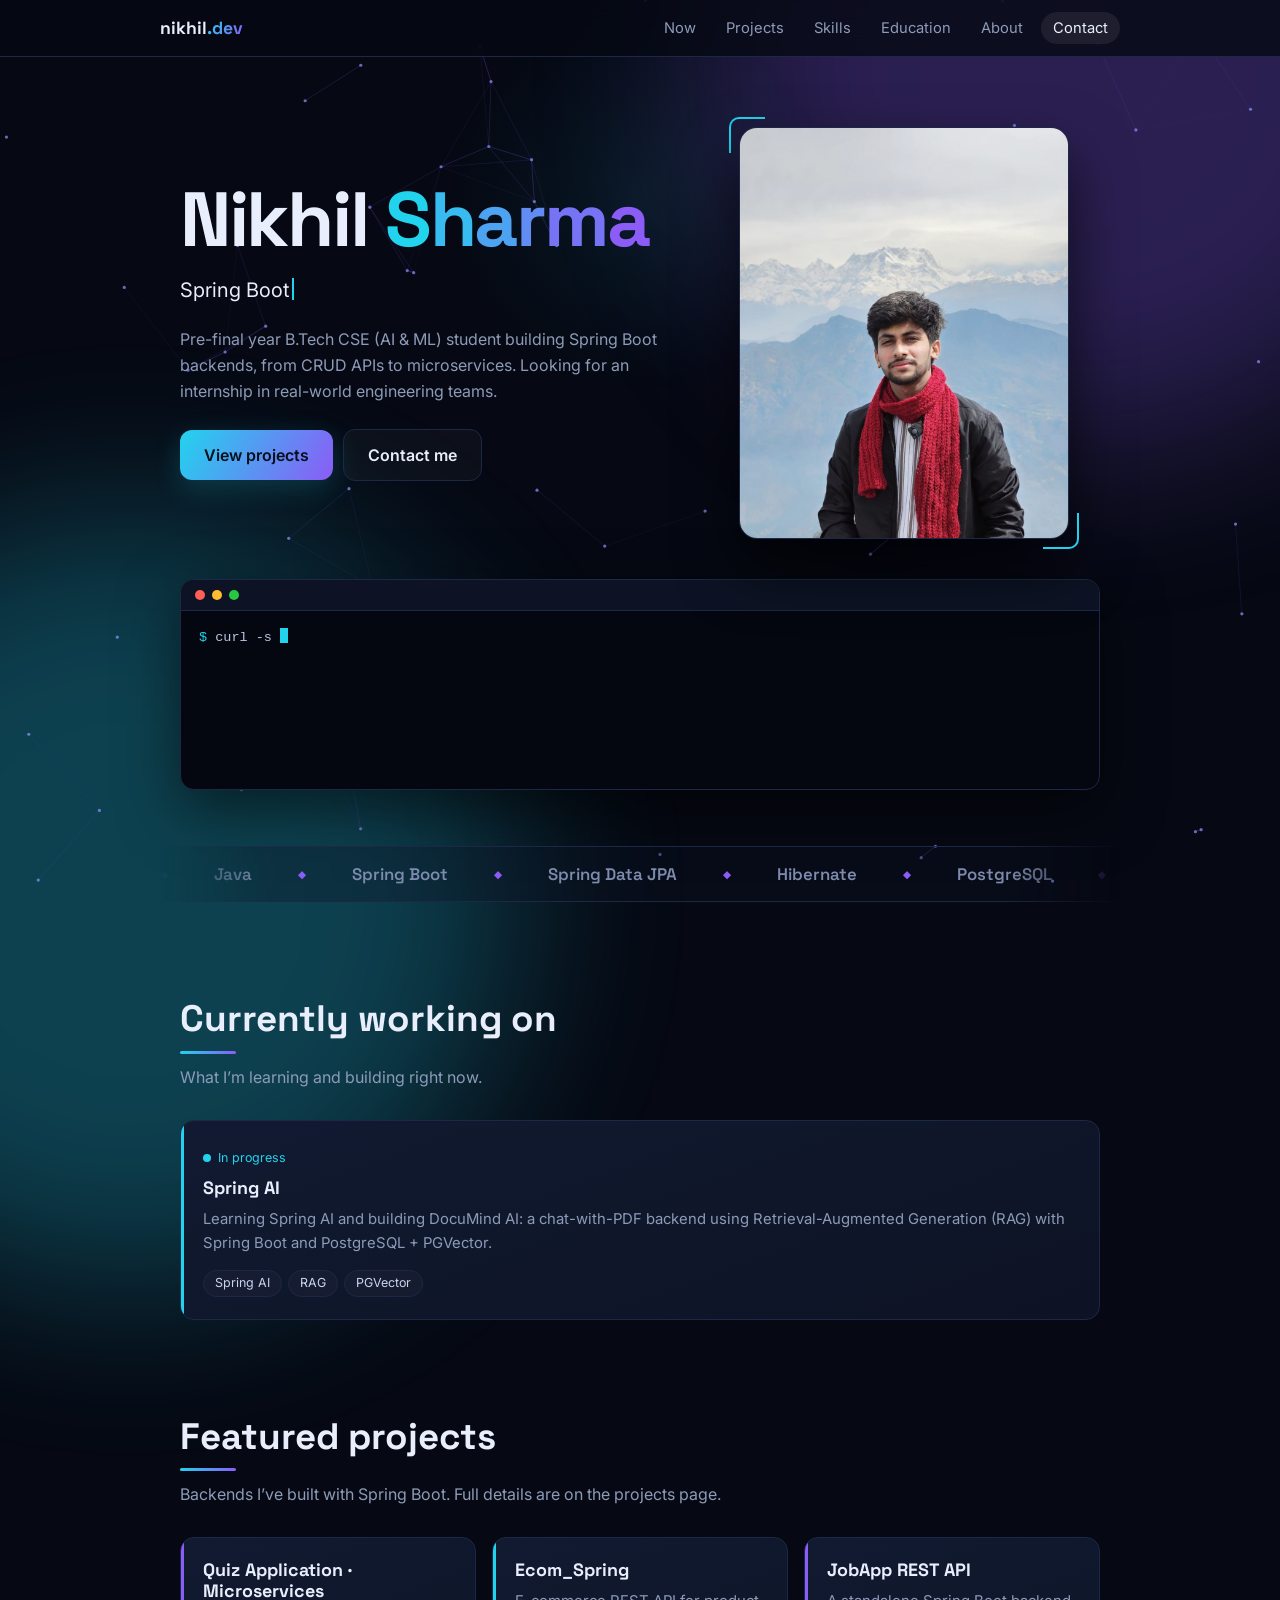
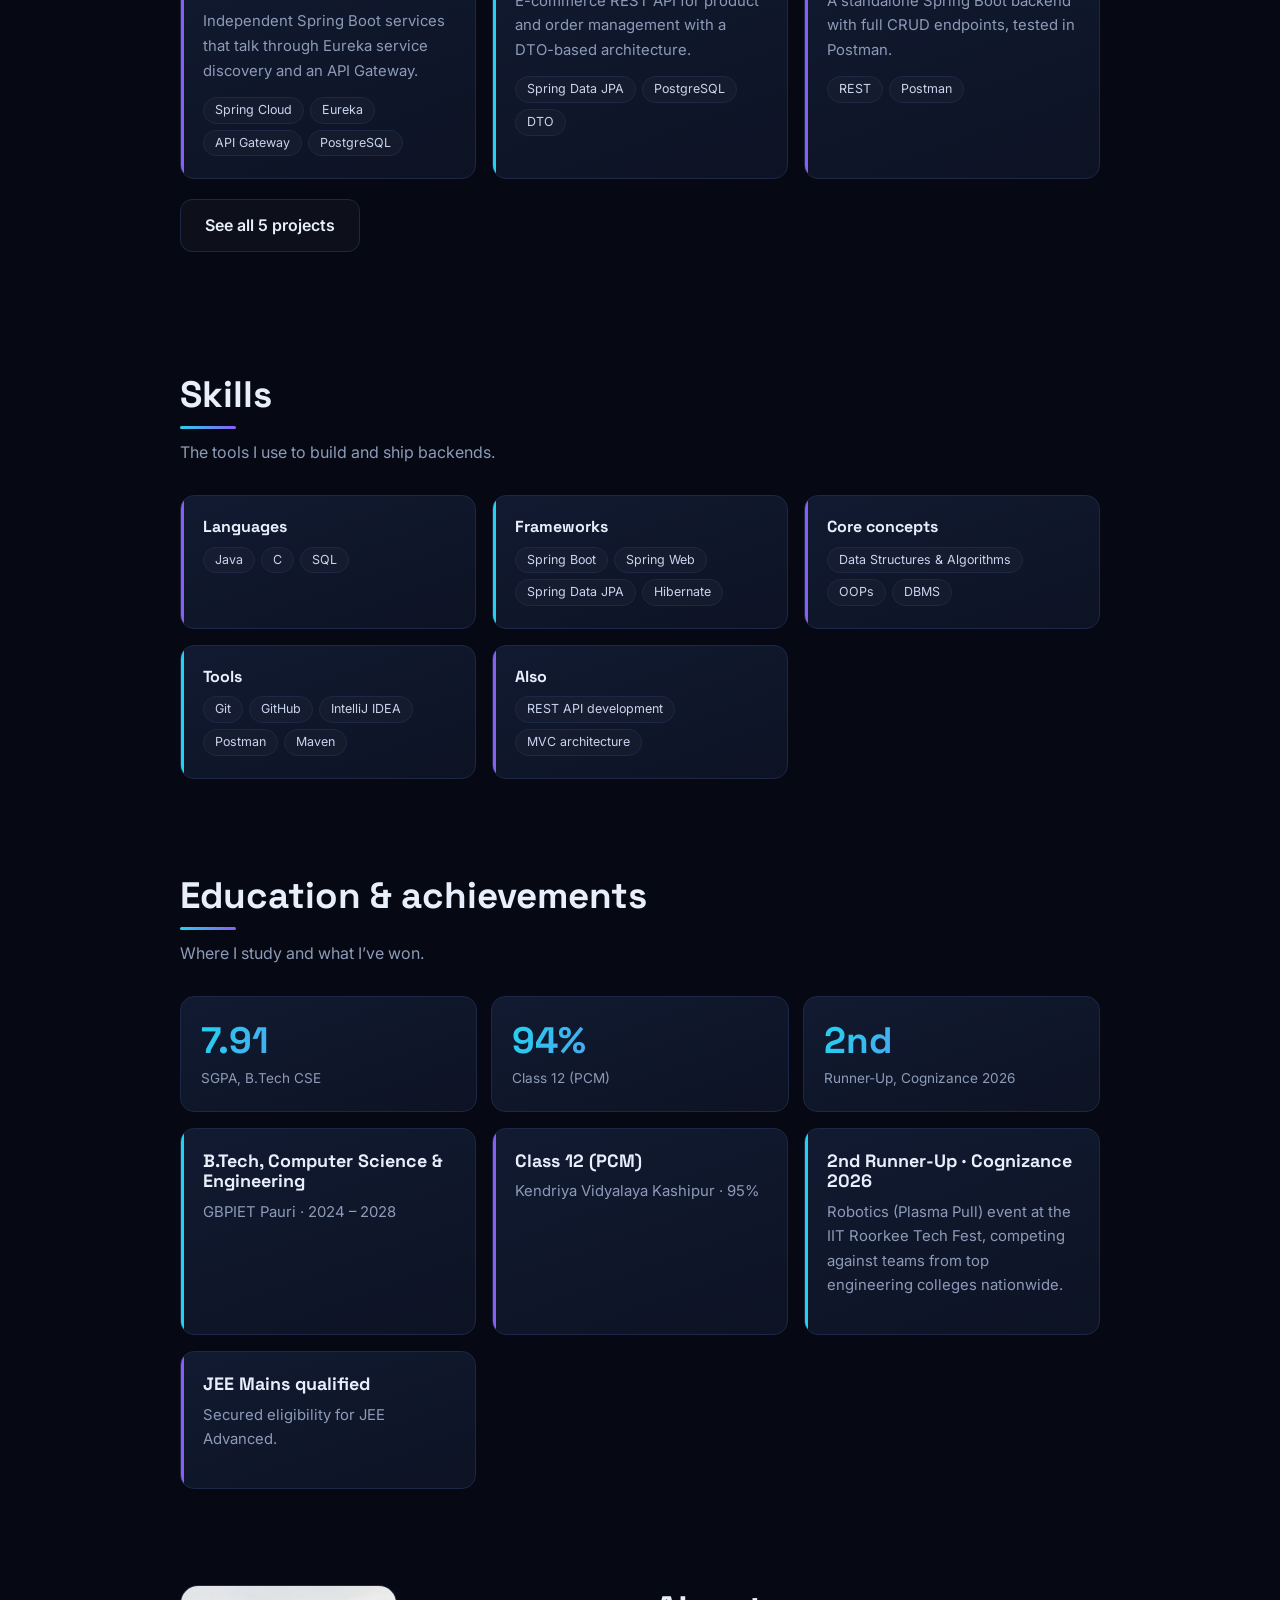
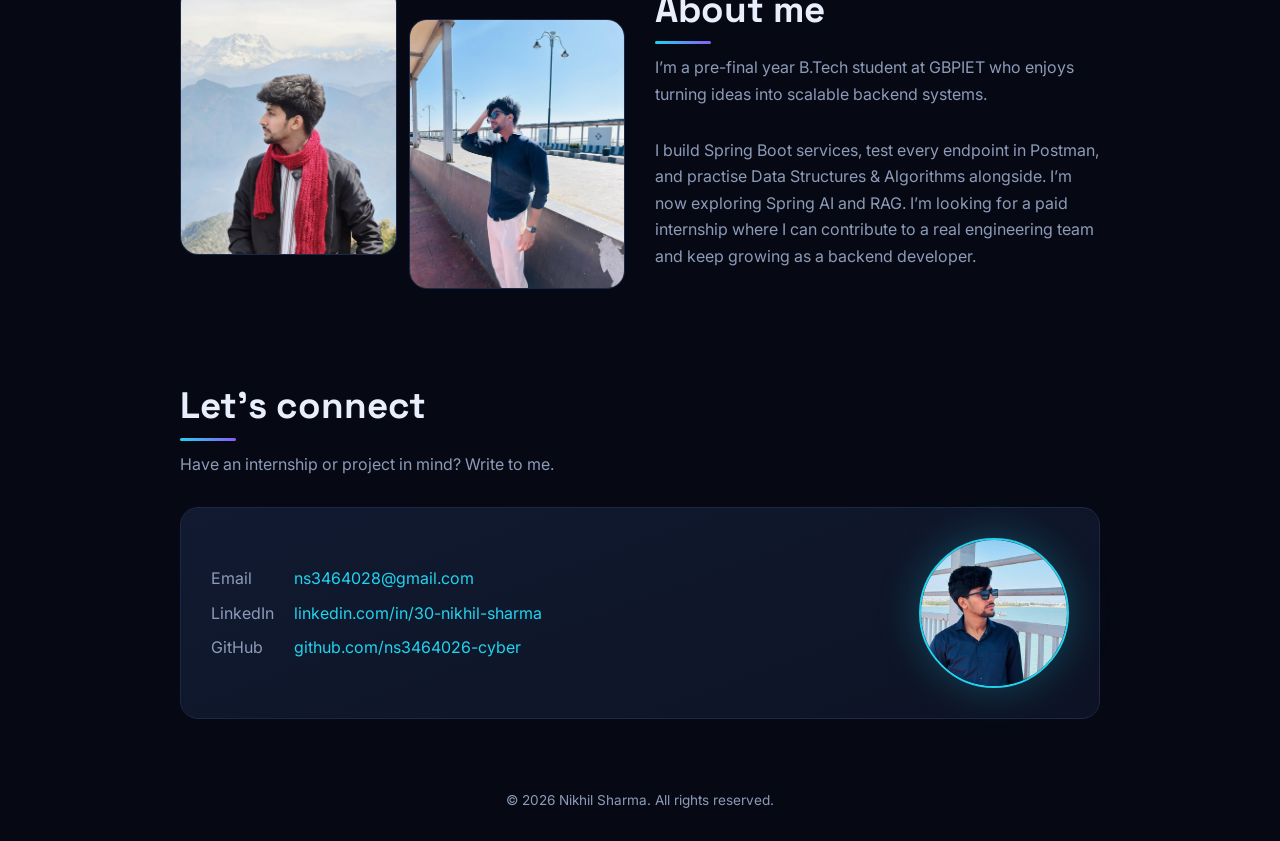
==== index.html @ 3c6fba15 "1st commit" ====
<!DOCTYPE html>
<html lang="en">
<head>
<meta charset="utf-8">
<meta name="viewport" content="width=device-width, initial-scale=1">
<title>Nikhil Sharma · Java Backend Developer</title>
<meta name="description" content="Nikhil Sharma, B.Tech CSE (AI &amp; ML) student and Java backend developer building Spring Boot REST APIs and microservices.">
<link rel="preconnect" href="https://fonts.googleapis.com"><link rel="preconnect" href="https://fonts.gstatic.com" crossorigin>
<link href="https://fonts.googleapis.com/css2?family=Inter:wght@400;500;600&family=JetBrains+Mono&family=Space+Grotesk:wght@500;700&display=swap" rel="stylesheet">
<link rel="stylesheet" href="css/style.css">
</head>
<body>
<div class="prog"></div><canvas id="bg"></canvas><div class="glow"></div>
<nav><b>nikhil<i>.dev</i></b><div><a href="#now">Now</a><a href="projects.html">Projects</a><a href="#skills">Skills</a><a href="#education">Education</a><a href="#about">About</a><a href="#contact">Contact</a></div></nav>
<main>
<header class="hero" id="top">
<div>
<h1 data-split aria-label="Nikhil Sharma"><span class="w">Nikhil</span> <span class="w grad">Sharma</span></h1>
<p class="role ld" style="--ld:.9s"><span id="rot">Java Backend Developer</span><i class="caret"></i></p>
<p class="lead ld" style="--ld:1.05s">Pre-final year B.Tech CSE (AI &amp; ML) student building Spring Boot backends, from CRUD APIs to microservices. Looking for an internship in real-world engineering teams.</p>
<div class="ld" style="--ld:1.2s"><a class="btn" href="projects.html">View projects</a><a class="btn alt" href="#contact">Contact me</a></div>
</div>
<div class="photo"><div class="frame"><img src="images/nikhil-hero.jpg" alt="Nikhil Sharma with Himalayan peaks behind him"><span class="scan"></span></div></div>
<div class="term ld" style="--ld:1.4s" id="term" aria-label="Sample API response describing Nikhil"><div class="bar"><span></span><span></span><span></span></div><pre></pre></div>
</header>
<div class="mq" aria-hidden="true"><div class="mq-track"><span>Java</span><span>Spring Boot</span><span>Spring Data JPA</span><span>Hibernate</span><span>PostgreSQL</span><span>REST APIs</span><span>Microservices</span><span>Eureka</span><span>Postman</span><span>Git</span><span>DSA</span><span>Spring AI</span></div></div>

<section id="now" class="rv">
<h2>Currently working on</h2>
<p class="sub">What I’m learning and building right now.</p>
<div class="grid">
<div class="card cy"><span class="status">In progress</span><h3>Spring AI</h3><p>Learning Spring AI and building DocuMind AI: a chat-with-PDF backend using Retrieval-Augmented Generation (RAG) with Spring Boot and PostgreSQL + PGVector.</p><div class="chips"><span class="chip">Spring AI</span><span class="chip">RAG</span><span class="chip">PGVector</span></div></div>
</div>
</section>

<section id="work" class="rv">
<h2>Featured projects</h2>
<p class="sub">Backends I’ve built with Spring Boot. Full details are on the projects page.</p>
<div class="grid">
<div class="card"><h3>Quiz Application · Microservices</h3><p>Independent Spring Boot services that talk through Eureka service discovery and an API Gateway.</p><div class="chips"><span class="chip">Spring Cloud</span><span class="chip">Eureka</span><span class="chip">API Gateway</span><span class="chip">PostgreSQL</span></div></div>
<div class="card cy"><h3>Ecom_Spring</h3><p>E-commerce REST API for product and order management with a DTO-based architecture.</p><div class="chips"><span class="chip">Spring Data JPA</span><span class="chip">PostgreSQL</span><span class="chip">DTO</span></div></div>
<div class="card"><h3>JobApp REST API</h3><p>A standalone Spring Boot backend with full CRUD endpoints, tested in Postman.</p><div class="chips"><span class="chip">REST</span><span class="chip">Postman</span></div></div>
</div>
<p style="margin-top:20px"><a class="btn alt" href="projects.html">See all 5 projects</a></p>
</section>

<section id="skills" class="rv skills">
<h2>Skills</h2>
<p class="sub">The tools I use to build and ship backends.</p>
<div class="grid">
<div class="card"><h3>Languages</h3><div class="chips"><span class="chip">Java</span><span class="chip">C</span><span class="chip">SQL</span></div></div>
<div class="card cy"><h3>Frameworks</h3><div class="chips"><span class="chip">Spring Boot</span><span class="chip">Spring Web</span><span class="chip">Spring Data JPA</span><span class="chip">Hibernate</span></div></div>
<div class="card"><h3>Core concepts</h3><div class="chips"><span class="chip">Data Structures &amp; Algorithms</span><span class="chip">OOPs</span><span class="chip">DBMS</span></div></div>
<div class="card cy"><h3>Tools</h3><div class="chips"><span class="chip">Git</span><span class="chip">GitHub</span><span class="chip">IntelliJ IDEA</span><span class="chip">Postman</span><span class="chip">Maven</span></div></div>
<div class="card"><h3>Also</h3><div class="chips"><span class="chip">REST API development</span><span class="chip">MVC architecture</span></div></div>
</div>
</section>

<section id="education" class="rv">
<h2>Education &amp; achievements</h2>
<p class="sub">Where I study and what I’ve won.</p>
<div class="stats">
<div class="stat"><b class="grad" data-to="8" data-dec="2">8.00</b><span>SGPA, B.Tech CSE</span></div>
<div class="stat"><b class="grad" data-to="95" data-suf="%">95%</b><span>Class 12 (PCM)</span></div>
<div class="stat"><b class="grad">2nd</b><span>Runner-Up, Cognizance 2026</span></div>
</div>
<div class="grid">
<div class="card cy"><h3>B.Tech, Computer Science &amp; Engineering</h3><p>GBPIET Pauri · 2024 – 2028</p></div>
<div class="card"><h3>Class 12 (PCM)</h3><p>Kendriya Vidyalaya Kashipur · 95%</p></div>
<div class="card cy"><h3>2nd Runner-Up · Cognizance 2026</h3><p>Robotics (Plasma Pull) event at the IIT Roorkee Tech Fest, competing against teams from top engineering colleges nationwide.</p></div>
<div class="card"><h3>JEE Mains qualified</h3><p>Secured eligibility for JEE Advanced.</p></div>
</div>
</section>

<section id="about" class="rv about">
<div class="pair"><img src="images/nikhil-side.jpg" alt="Nikhil in a red scarf looking at the mountains"><img src="images/nikhil-bridge.jpg" alt="Nikhil standing on a bridge in a navy shirt"></div>
<div>
<h2>About me</h2>
<p class="sub" style="max-width:none">I’m a pre-final year B.Tech student at GBPIET who enjoys turning ideas into scalable backend systems.</p>
<p style="color:var(--mute)">I build Spring Boot services, test every endpoint in Postman, and practise Data Structures &amp; Algorithms alongside. I’m now exploring Spring AI and RAG. I’m looking for a paid internship where I can contribute to a real engineering team and keep growing as a backend developer.</p>
</div>
</section>

<section id="contact" class="rv">
<h2>Let’s connect</h2>
<p class="sub">Have an internship or project in mind? Write to me.</p>
<div class="contact">
<dl>
<dt>Email</dt><dd><a href="mailto:ns3464028@gmail.com">ns3464028@gmail.com</a></dd>
<dt>LinkedIn</dt><dd><a href="https://www.linkedin.com/in/30-nikhil-sharma" target="_blank" rel="noopener">linkedin.com/in/30-nikhil-sharma</a></dd>
<dt>GitHub</dt><dd><a href="https://github.com/ns3464026-cyber" target="_blank" rel="noopener">github.com/ns3464026-cyber</a></dd>
</dl>
<img src="images/nikhil-shades.jpg" alt="Portrait of Nikhil Sharma wearing sunglasses">
</div>
</section>
</main>
<footer>© 2026 Nikhil Sharma. All rights reserved.</footer>
<script src="js/main.js"></script>
</body>
</html>
---- css/style.css ----
:root{--ink:#060913;--panel:#0d1324;--line:#1d2846;--text:#e8eefb;--mute:#8d9bb8;--cy:#22d3ee;--vi:#8b5cf6;--g:linear-gradient(120deg,#22d3ee,#8b5cf6);--e:cubic-bezier(.2,.8,.2,1)}
*{box-sizing:border-box}html{scroll-behavior:smooth;scroll-padding-top:76px}
body{margin:0;background:var(--ink);color:var(--text);font:16px/1.65 "Inter",system-ui,sans-serif;overflow-x:hidden}
body::before,body::after{content:"";position:fixed;width:60vmax;height:60vmax;border-radius:50%;filter:blur(90px);opacity:.28;z-index:-2;pointer-events:none}
body::before{background:#8b5cf6;top:-25vmax;right:-15vmax;animation:drift 18s ease-in-out infinite alternate}
body::after{background:#22d3ee;bottom:-30vmax;left:-20vmax;animation:drift 22s ease-in-out infinite alternate-reverse}
@keyframes drift{to{transform:translate(8vmax,6vmax) scale(1.15)}}
#bg{position:fixed;inset:0;z-index:-1;pointer-events:none}
.glow{position:fixed;left:0;top:0;width:420px;height:420px;margin:-210px 0 0 -210px;border-radius:50%;background:radial-gradient(circle,#22d3ee14,transparent 65%);pointer-events:none;z-index:0}
.prog{position:fixed;top:0;left:0;width:100%;height:3px;background:var(--g);transform:scaleX(0);transform-origin:0 50%;z-index:30}
h1,h2,h3{font-family:"Space Grotesk",system-ui,sans-serif;line-height:1.15;margin:0}
a{color:var(--cy);text-decoration:none}a:focus-visible,button:focus-visible{outline:2px solid var(--cy);outline-offset:3px}
nav{position:sticky;top:0;z-index:20;display:flex;justify-content:space-between;align-items:center;gap:12px;flex-wrap:wrap;padding:12px max(20px,calc(50% - 480px));background:#060913cc;backdrop-filter:blur(12px);border-bottom:1px solid var(--line)}
nav b{font:700 1.1rem "Space Grotesk",sans-serif}nav b i{font-style:normal;background:var(--g);-webkit-background-clip:text;color:transparent}
nav div{display:flex;gap:6px;flex-wrap:wrap}nav a{color:var(--mute);font-size:.92rem;padding:4px 12px;border-radius:99px;transition:.25s}nav a:hover{color:var(--text)}nav a.on{color:var(--text);background:#ffffff12}
main{position:relative;z-index:1;max-width:960px;margin:0 auto;padding:0 20px 40px}section{padding-top:96px}
h2{font-size:clamp(1.7rem,4vw,2.3rem);margin-bottom:10px}h2::after{content:"";display:block;height:3px;width:0;margin-top:10px;border-radius:3px;background:var(--g);transition:width 1s var(--e) .3s}.in>h2::after,.in h2::after{width:56px}
.sub{color:var(--mute);margin:0 0 30px;max-width:560px}
.hero{display:grid;grid-template-columns:1.25fr 1fr;gap:40px;align-items:center;padding-top:70px}
h1{font-size:clamp(2.8rem,9vw,4.8rem);letter-spacing:-.03em;margin-bottom:6px}
.ch{display:inline-block;opacity:0;transform:translateY(.7em) rotateX(-80deg);animation:ch .8s var(--e) forwards;animation-delay:calc(var(--i)*60ms + .15s)}@keyframes ch{to{opacity:1;transform:none}}
.grad{background:linear-gradient(120deg,#22d3ee,#8b5cf6,#22d3ee);background-size:200% 100%;-webkit-background-clip:text;color:transparent;animation:sh 6s linear infinite}
h1 .grad{background:none;animation:none}@keyframes sh{to{background-position:-200% 0}}
.role{font-size:1.25rem;margin:10px 0 14px;min-height:1.9em}.caret{display:inline-block;width:2px;height:1.1em;background:var(--cy);margin-left:3px;vertical-align:-3px;animation:b 1s steps(2) infinite}@keyframes b{50%{opacity:0}}
.lead{color:var(--mute);max-width:520px;margin:0 0 24px}
.btn{display:inline-block;padding:12px 24px;border-radius:12px;font-weight:600;margin:0 10px 10px 0;background:var(--g);color:#05101c;transition:transform .2s,box-shadow .3s;box-shadow:0 8px 28px #22d3ee33}.btn:hover{box-shadow:0 10px 36px #8b5cf666}
.btn.alt{background:#ffffff08;color:var(--text);border:1px solid var(--line);box-shadow:none}.btn.alt:hover{border-color:var(--cy)}
.ld{transition:opacity .9s var(--e) var(--ld,0s),transform .9s var(--e) var(--ld,0s)}body:not(.ready) .ld{opacity:0;transform:translateY(24px) scale(.97)}
.photo{position:relative;justify-self:center;width:min(100%,330px)}
.frame{position:relative;overflow:hidden;border-radius:18px;border:1px solid var(--line);box-shadow:0 28px 60px #000a}
.photo img{display:block;width:100%;aspect-ratio:4/5;object-fit:cover;transition:clip-path 1.3s var(--e) .5s,transform 1.8s var(--e) .5s}
body:not(.ready) .photo img{clip-path:inset(0 0 100% 0);transform:scale(1.12)}
.photo::before,.photo::after{content:"";position:absolute;width:34px;height:34px;border:2px solid var(--cy);opacity:1;transition:opacity .6s 1.6s,transform .8s var(--e) 1.6s}
.photo::before{top:-10px;left:-10px;border-right:0;border-bottom:0;border-top-left-radius:10px}
.photo::after{bottom:-10px;right:-10px;border-left:0;border-top:0;border-bottom-right-radius:10px}
body:not(.ready) .photo::before,body:not(.ready) .photo::after{opacity:0;transform:translate(10px,10px)}
body:not(.ready) .photo::after{transform:translate(-10px,-10px)}
.scan{position:absolute;left:0;right:0;top:0;height:2px;background:var(--cy);box-shadow:0 0 18px 4px #22d3ee88;opacity:0}
body.ready .scan{animation:scan 1.5s ease-in-out 1.1s 1}
@keyframes scan{0%{top:0;opacity:0}10%{opacity:1}90%{opacity:1}100%{top:100%;opacity:0}}
.term{grid-column:1/-1;background:#04070f;border:1px solid var(--line);border-radius:14px;font:13.5px/1.6 "JetBrains Mono",ui-monospace,monospace;overflow:hidden;box-shadow:0 20px 60px #0008}
.term .bar{display:flex;gap:7px;padding:10px 14px;border-bottom:1px solid var(--line);background:var(--panel)}.term .bar span{width:10px;height:10px;border-radius:50%;background:#ff5f57}.term .bar span:nth-child(2){background:#febc2e}.term .bar span:nth-child(3){background:#28c840}
.term pre{margin:0;padding:16px 18px;min-height:178px;white-space:pre-wrap;word-break:break-word;color:#b9c6e4}.term .p{color:var(--cy)}.term .k{color:#c4b5fd}.term .s{color:#86efac}
.cur{display:inline-block;width:8px;height:15px;background:var(--cy);vertical-align:-2px;animation:b 1s steps(2) infinite}
.mq{overflow:hidden;margin:56px -20px 0;border-block:1px solid var(--line);background:#0d132455;mask:linear-gradient(90deg,transparent,#000 12%,#000 88%,transparent)}
.mq-track{display:flex;gap:46px;width:max-content;padding:16px 0;animation:mq 32s linear infinite}.mq:hover .mq-track{animation-play-state:paused}
.mq-track span{font:600 1.05rem "Space Grotesk",sans-serif;color:#7d8bad;white-space:nowrap}.mq-track span::before{content:"◆";color:var(--vi);margin-right:46px;font-size:.6rem;vertical-align:2px}@keyframes mq{to{transform:translateX(-50%)}}
.grid{display:grid;grid-template-columns:repeat(auto-fit,minmax(270px,1fr));gap:16px}
.card{position:relative;overflow:hidden;background:linear-gradient(160deg,#111a31,var(--panel));border:1px solid var(--line);border-radius:14px;padding:22px}
.card::before{content:"";position:absolute;left:0;top:0;bottom:0;width:3px;background:var(--vi)}.card.cy::before{background:var(--cy)}
.card::after{content:"";position:absolute;inset:0;background:radial-gradient(280px circle at var(--mx,50%) var(--my,50%),#22d3ee22,transparent 65%);opacity:0;transition:opacity .3s;pointer-events:none}.card:hover::after{opacity:1}.card:hover{border-color:#2d3d68}
.card h3{font-size:1.12rem;margin-bottom:8px}.card p,.card li{color:var(--mute);font-size:.93rem}.card p{margin:0 0 14px}.card .tags{margin-bottom:14px}
.status{display:inline-flex;align-items:center;gap:7px;font-size:.78rem;color:var(--cy);margin-bottom:10px}.status::before{content:"";width:8px;height:8px;border-radius:50%;background:var(--cy);box-shadow:0 0 0 0 #22d3ee99;animation:ping 1.6s infinite}@keyframes ping{to{box-shadow:0 0 0 9px #22d3ee00}}
.chips{display:flex;flex-wrap:wrap;gap:6px}.chip{border:1px solid var(--line);background:#ffffff06;color:#c9d4ee;padding:2px 11px;border-radius:99px;font-size:.78rem;transition:.2s}.card:hover .chip{border-color:#2d3d68}
.links a{font-weight:600;font-size:.9rem;margin-right:14px;position:relative}.links a::after{content:"";position:absolute;left:0;bottom:-2px;height:1px;width:100%;background:currentColor;transform:scaleX(0);transform-origin:0;transition:transform .3s}.links a:hover::after{transform:scaleX(1)}
.stats{display:grid;grid-template-columns:repeat(auto-fit,minmax(150px,1fr));gap:14px;margin-bottom:16px}
.stat{position:relative;overflow:hidden;padding:20px;border:1px solid var(--line);border-radius:14px;background:linear-gradient(160deg,#111a31,var(--panel))}.stat b{display:block;font:700 2.3rem "Space Grotesk",sans-serif}.stat span{color:var(--mute);font-size:.85rem}
.skills h3{font-size:1rem;margin-bottom:10px}
.about{display:grid;grid-template-columns:1fr 1fr;gap:30px;align-items:center}.about img{width:100%;border-radius:18px;border:1px solid var(--line);aspect-ratio:4/5;object-fit:cover}
.pair{display:grid;grid-template-columns:1fr 1fr;gap:12px}.pair img:nth-child(2){margin-top:34px}.pair img{transition:transform .5s var(--e)}.pair img:hover{transform:scale(1.04) rotate(-1deg)}
.filters{display:flex;gap:8px;flex-wrap:wrap;margin-bottom:22px}.filters button{font:inherit;font-size:.85rem;padding:7px 16px;border-radius:99px;border:1px solid var(--line);background:var(--panel);color:var(--mute);cursor:pointer;transition:.25s}.filters button:hover{border-color:var(--cy);color:var(--text)}.filters button.on{background:var(--g);border-color:transparent;color:#05101c;font-weight:600}
.pop{animation:pop .55s var(--e)}@keyframes pop{from{opacity:0;transform:translateY(18px) scale(.96)}}
.arch{background:var(--panel);border:1px solid var(--line);border-radius:14px;padding:16px;overflow-x:auto}.arch svg{min-width:560px;width:100%;height:auto}.arch path{stroke-dasharray:5 6;animation:dash 1s linear infinite}@keyframes dash{to{stroke-dashoffset:-22}}.arch rect{transition:.3s}.arch g:hover rect{stroke:#fff}
.contact{background:linear-gradient(160deg,#111a31,var(--panel));border:1px solid var(--line);border-radius:18px;padding:30px;display:grid;grid-template-columns:1fr auto;gap:26px;align-items:center}
.contact img{width:150px;height:150px;border-radius:50%;object-fit:cover;border:2px solid var(--cy);box-shadow:0 0 40px #22d3ee44}
.contact dl{margin:0;display:grid;grid-template-columns:auto 1fr;gap:8px 20px}.contact dt{color:var(--mute)}.contact dd{margin:0;word-break:break-all}
footer{text-align:center;color:var(--mute);font-size:.85rem;padding:30px 0;position:relative;z-index:1}
.rv>*:not(.grid):not(.stats){opacity:0;transform:translateY(22px);transition:opacity .9s var(--e) var(--d,0s),transform .9s var(--e) var(--d,0s)}.rv.in>*:not(.grid):not(.stats){opacity:1;transform:none}
.rv .grid>*,.rv .stats>*{opacity:0;transform:translateY(30px) scale(.97)}.rv.in .grid>*,.rv.in .stats>*{opacity:1;transform:none}
.card,.stat{transition:opacity .9s var(--e) var(--d,0s),transform .9s var(--e) var(--d,0s),border-color .3s}
.rv.done .card,.rv.done .stat{transition:opacity .3s,transform .35s var(--e),border-color .3s}.rv.done .card:hover{transform:translateY(-6px)}.rv.done>*{transition-delay:0s}
@media(max-width:720px){.hero,.about,.contact{grid-template-columns:1fr}.photo{order:-1;width:min(70%,260px)}.contact img{justify-self:start}}
@media(hover:none){.glow{display:none}}
@media(prefers-reduced-motion:reduce){*,*::before,*::after{animation:none!important;transition:none!important}.ch,.rv>*,.rv .grid>*,.rv .stats>*{opacity:1!important;transform:none!important}body:not(.ready) .ld{opacity:1;transform:none}body:not(.ready) .photo img{clip-path:none;transform:none}.scan{display:none}.mq-track{overflow-x:auto}}
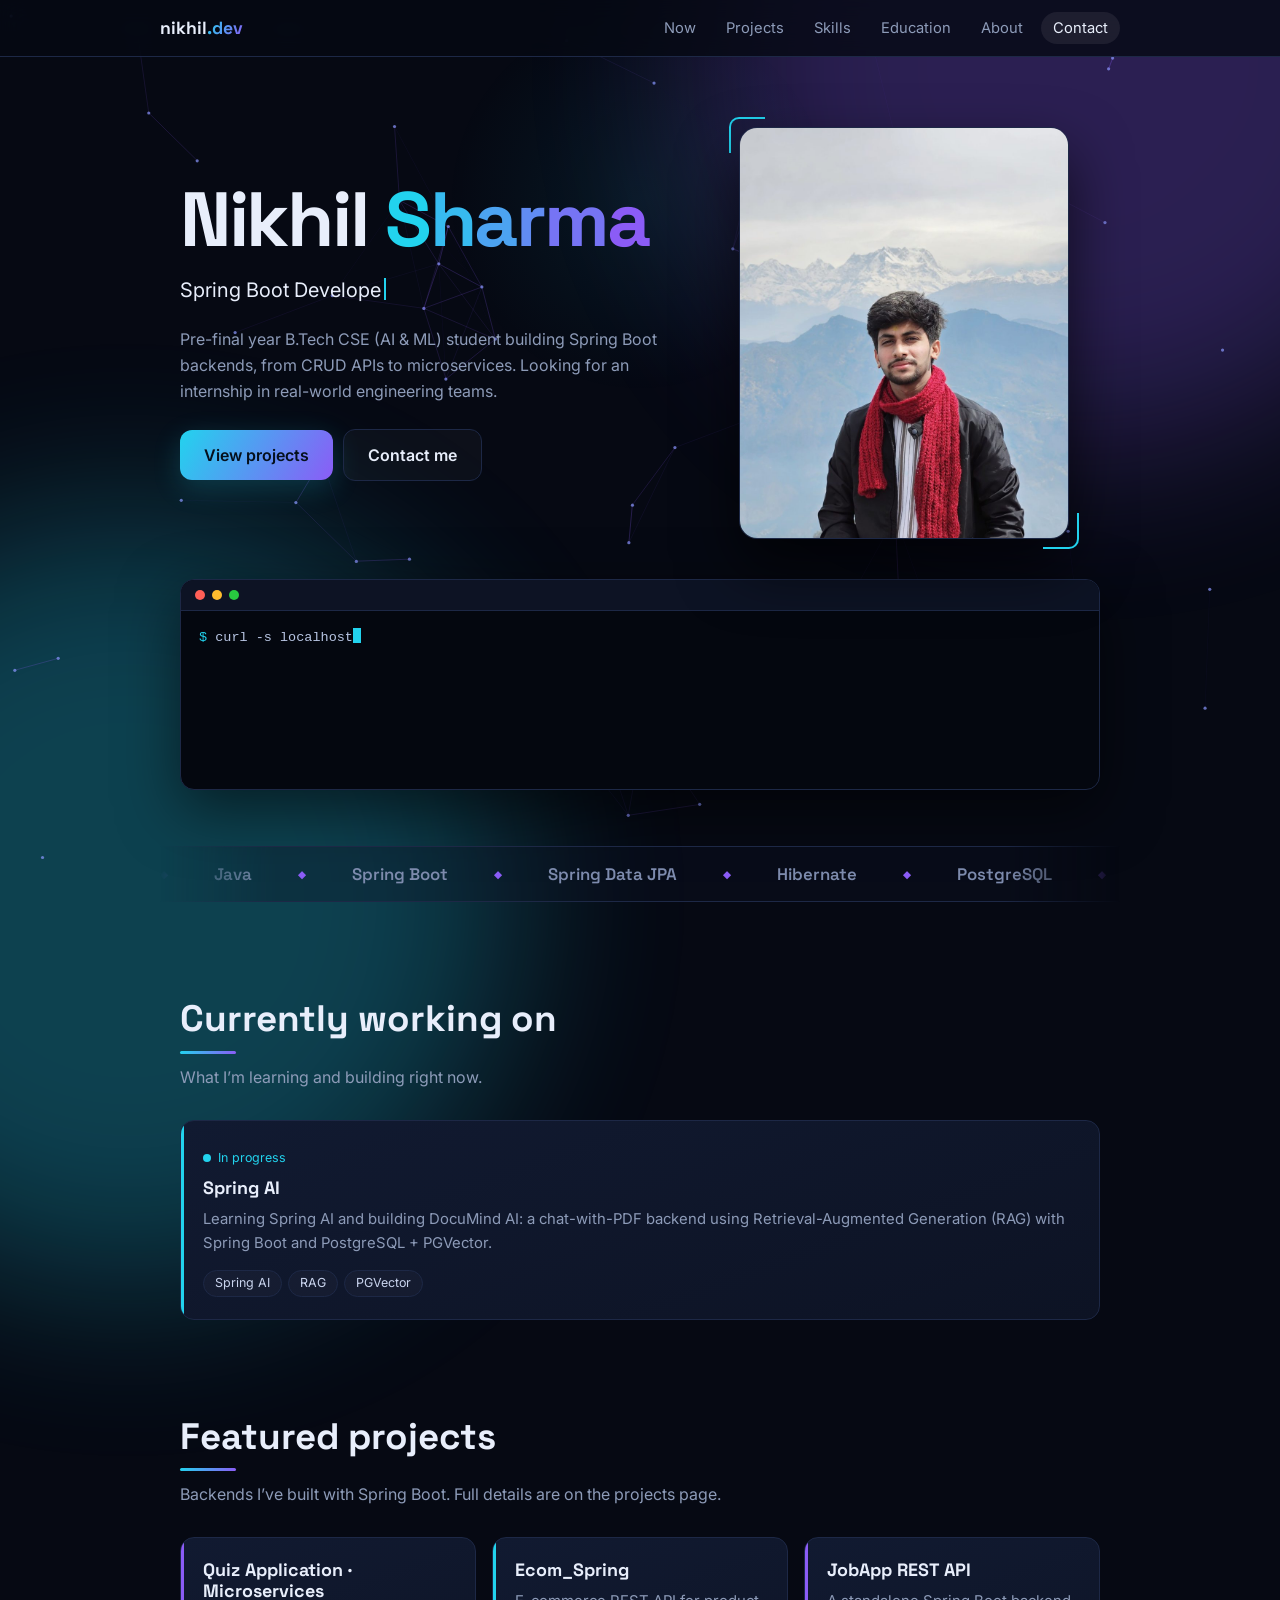
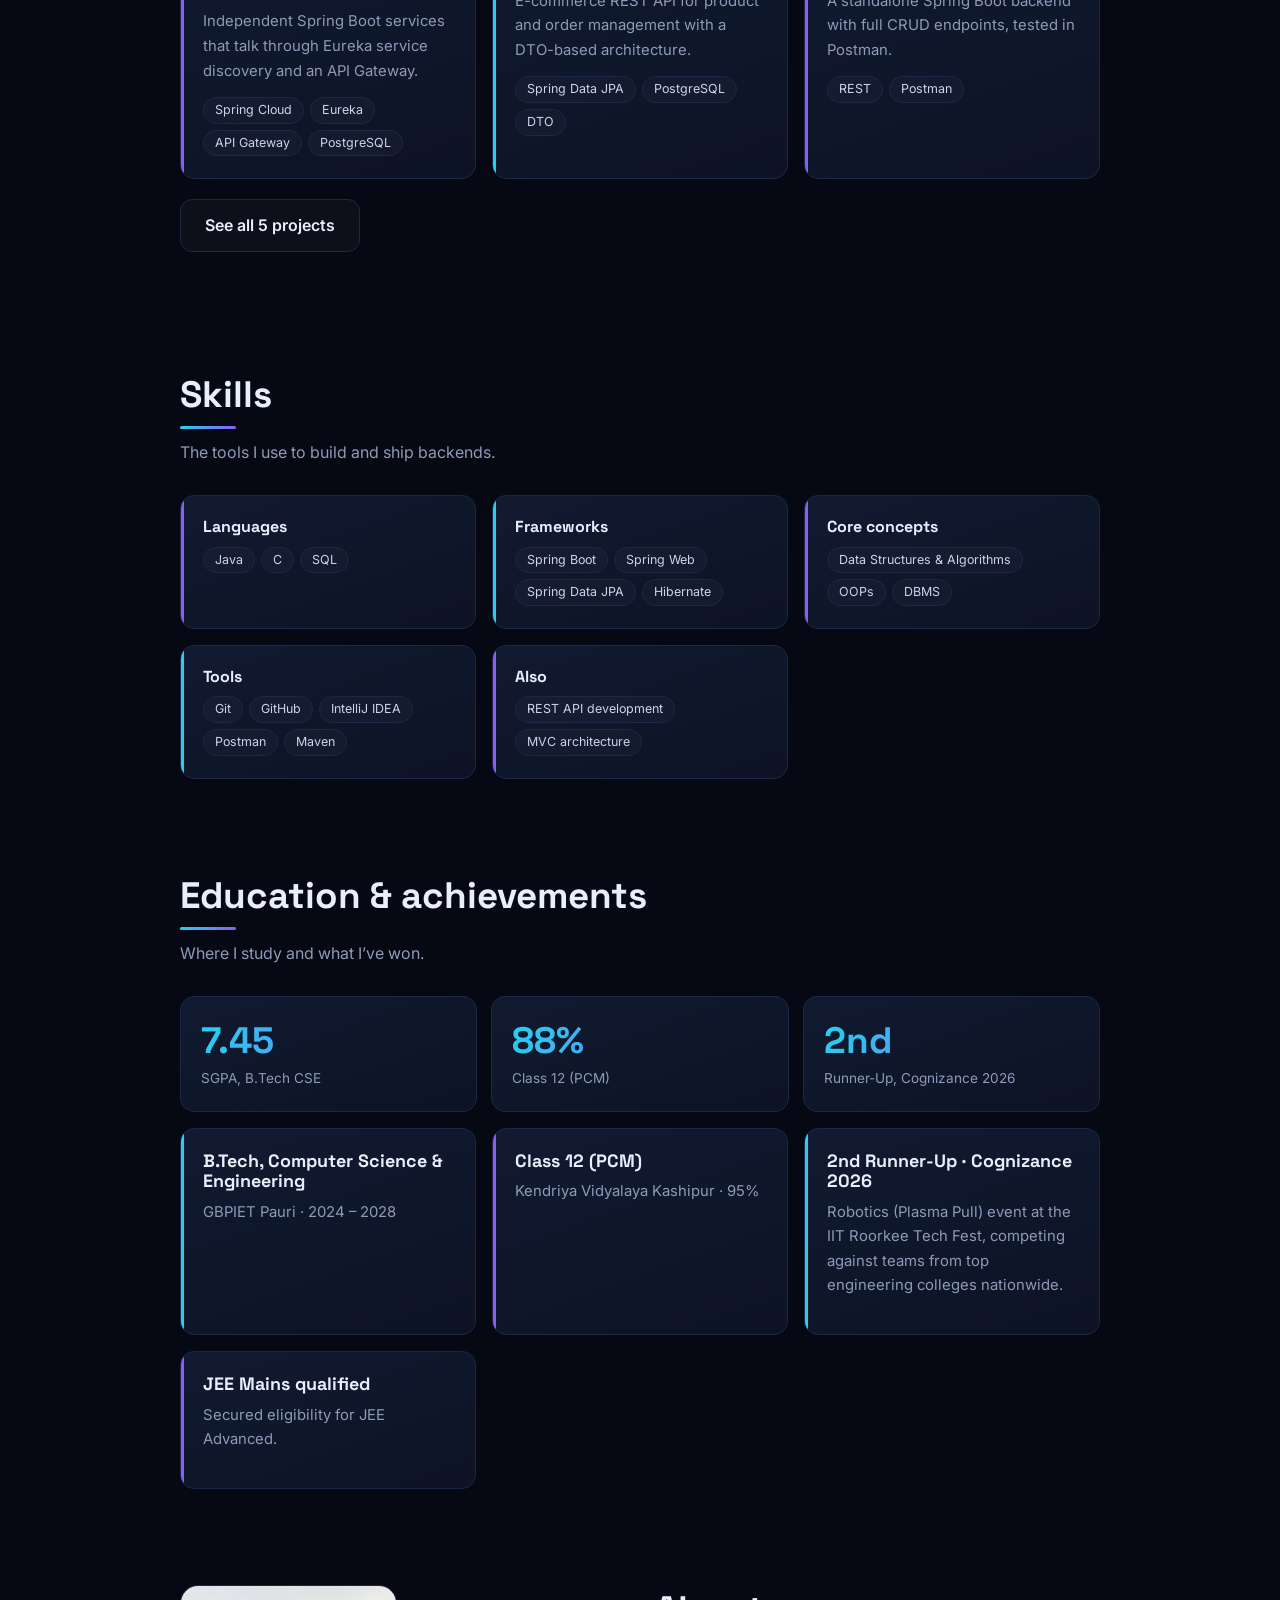
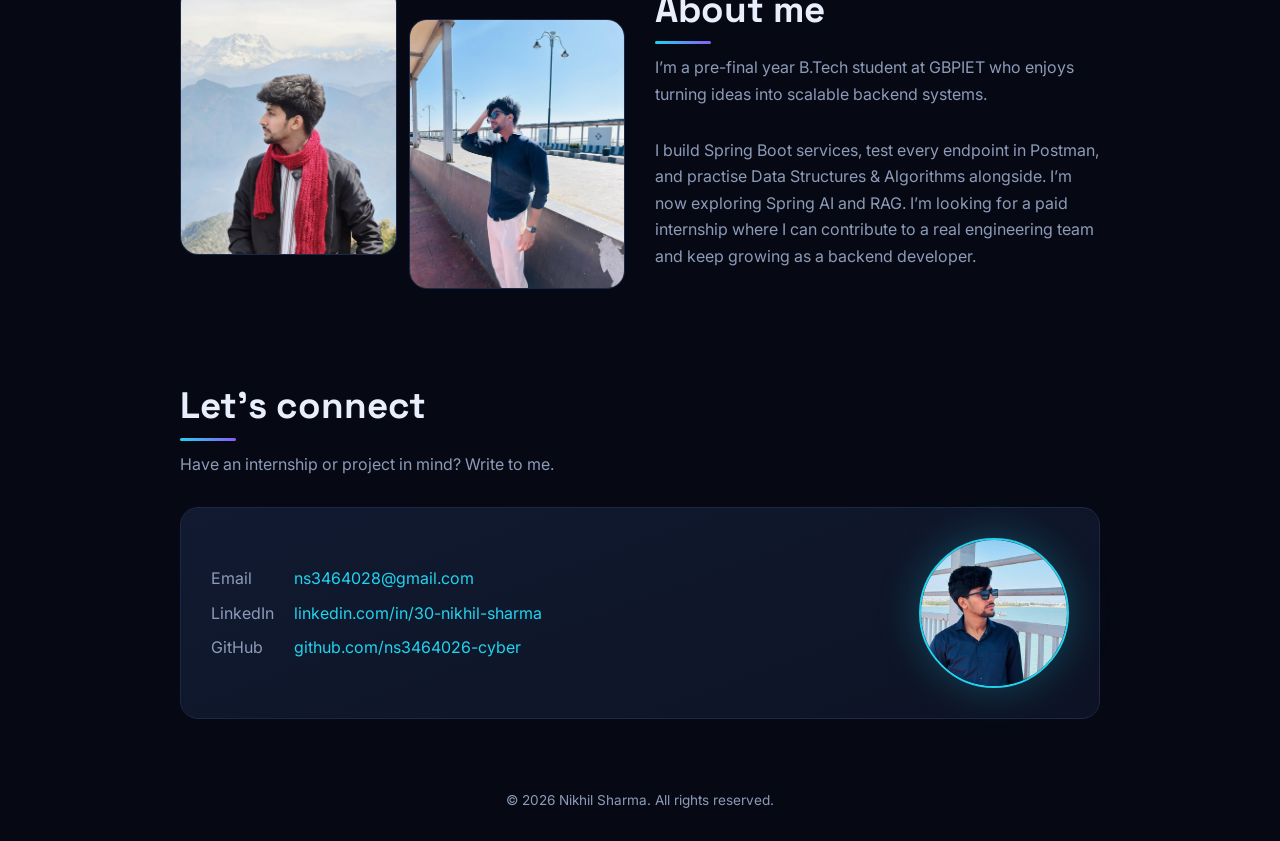
==== commit 2f25943a: "email updated" ====
--- a/index.html
+++ b/index.html
@@ -86,7 +86,7 @@
 <p class="sub">Have an internship or project in mind? Write to me.</p>
 <div class="contact">
 <dl>
-<dt>Email</dt><dd><a href="mailto:ns3464028@gmail.com">ns3464028@gmail.com</a></dd>
+<dt>Email</dt><dd><a href="mailto:ns3464026@gmail.com">ns3464028@gmail.com</a></dd>
 <dt>LinkedIn</dt><dd><a href="https://www.linkedin.com/in/30-nikhil-sharma" target="_blank" rel="noopener">linkedin.com/in/30-nikhil-sharma</a></dd>
 <dt>GitHub</dt><dd><a href="https://github.com/ns3464026-cyber" target="_blank" rel="noopener">github.com/ns3464026-cyber</a></dd>
 </dl>
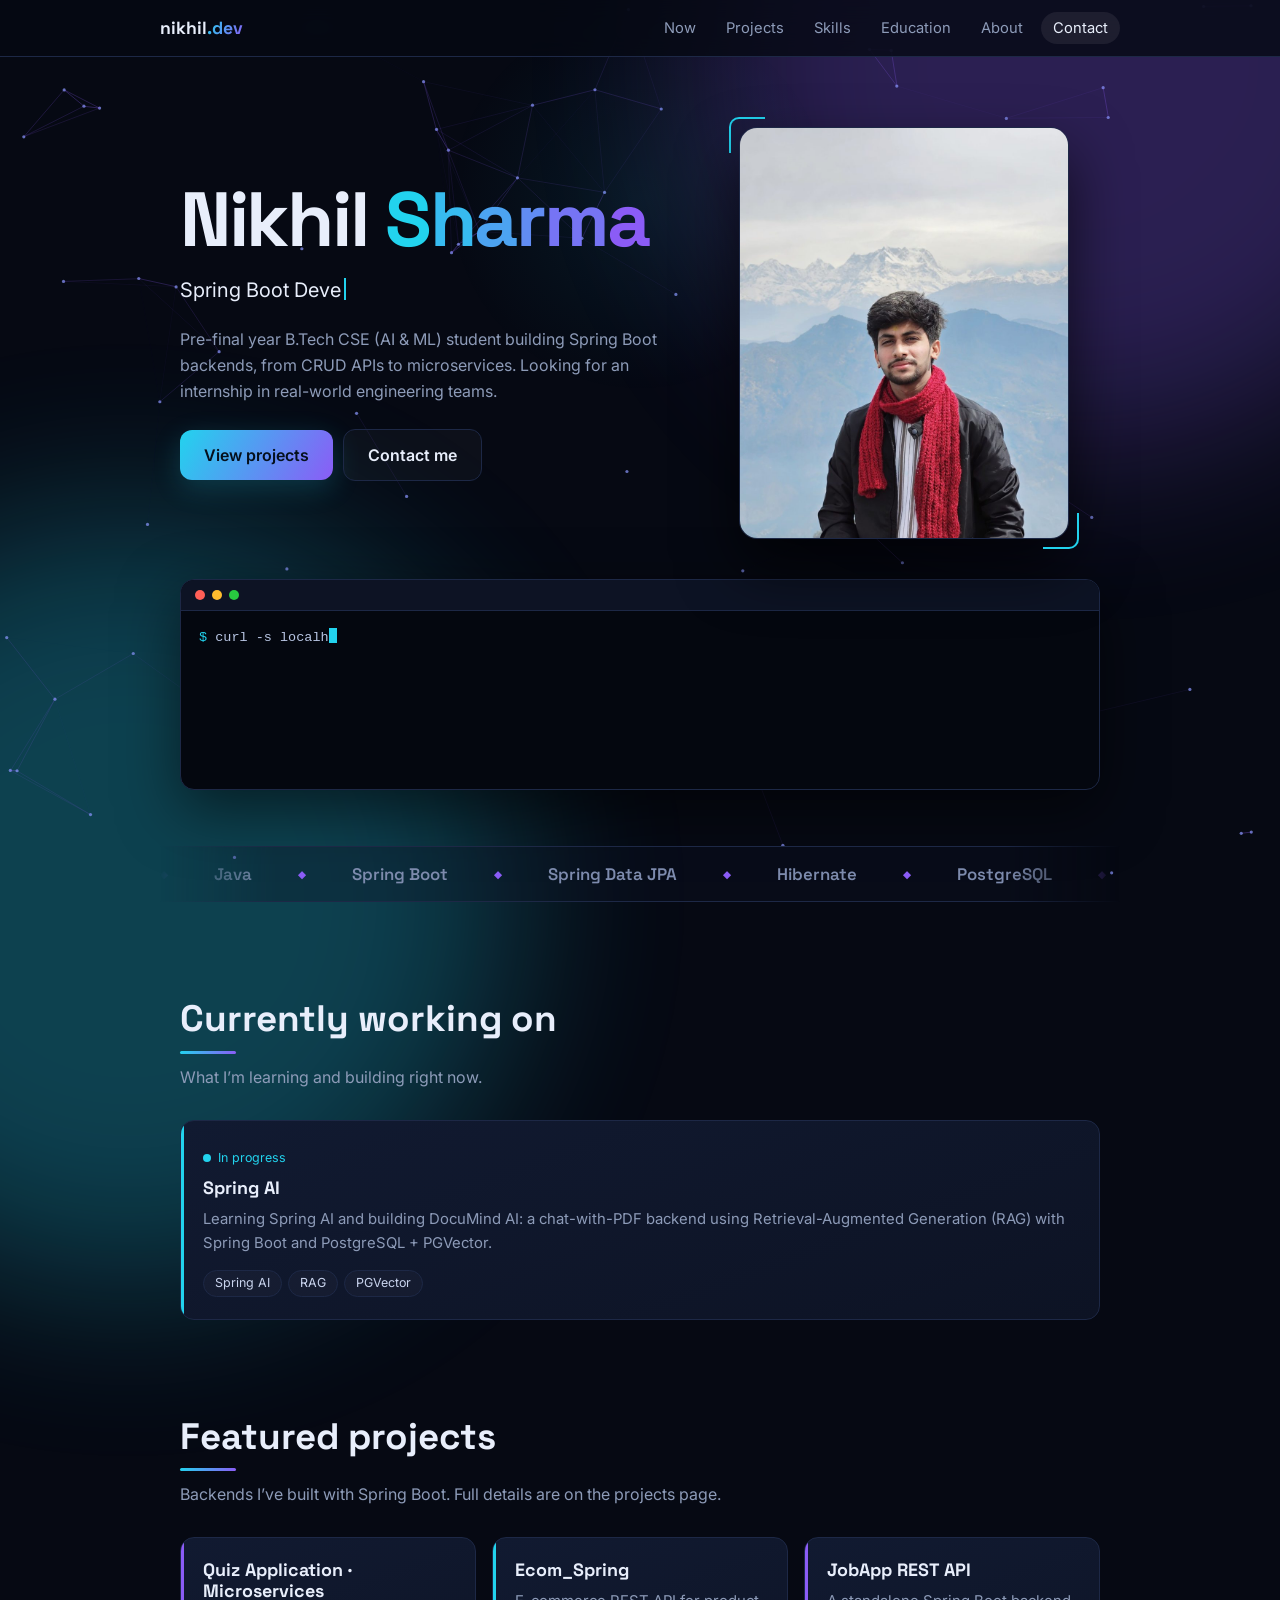
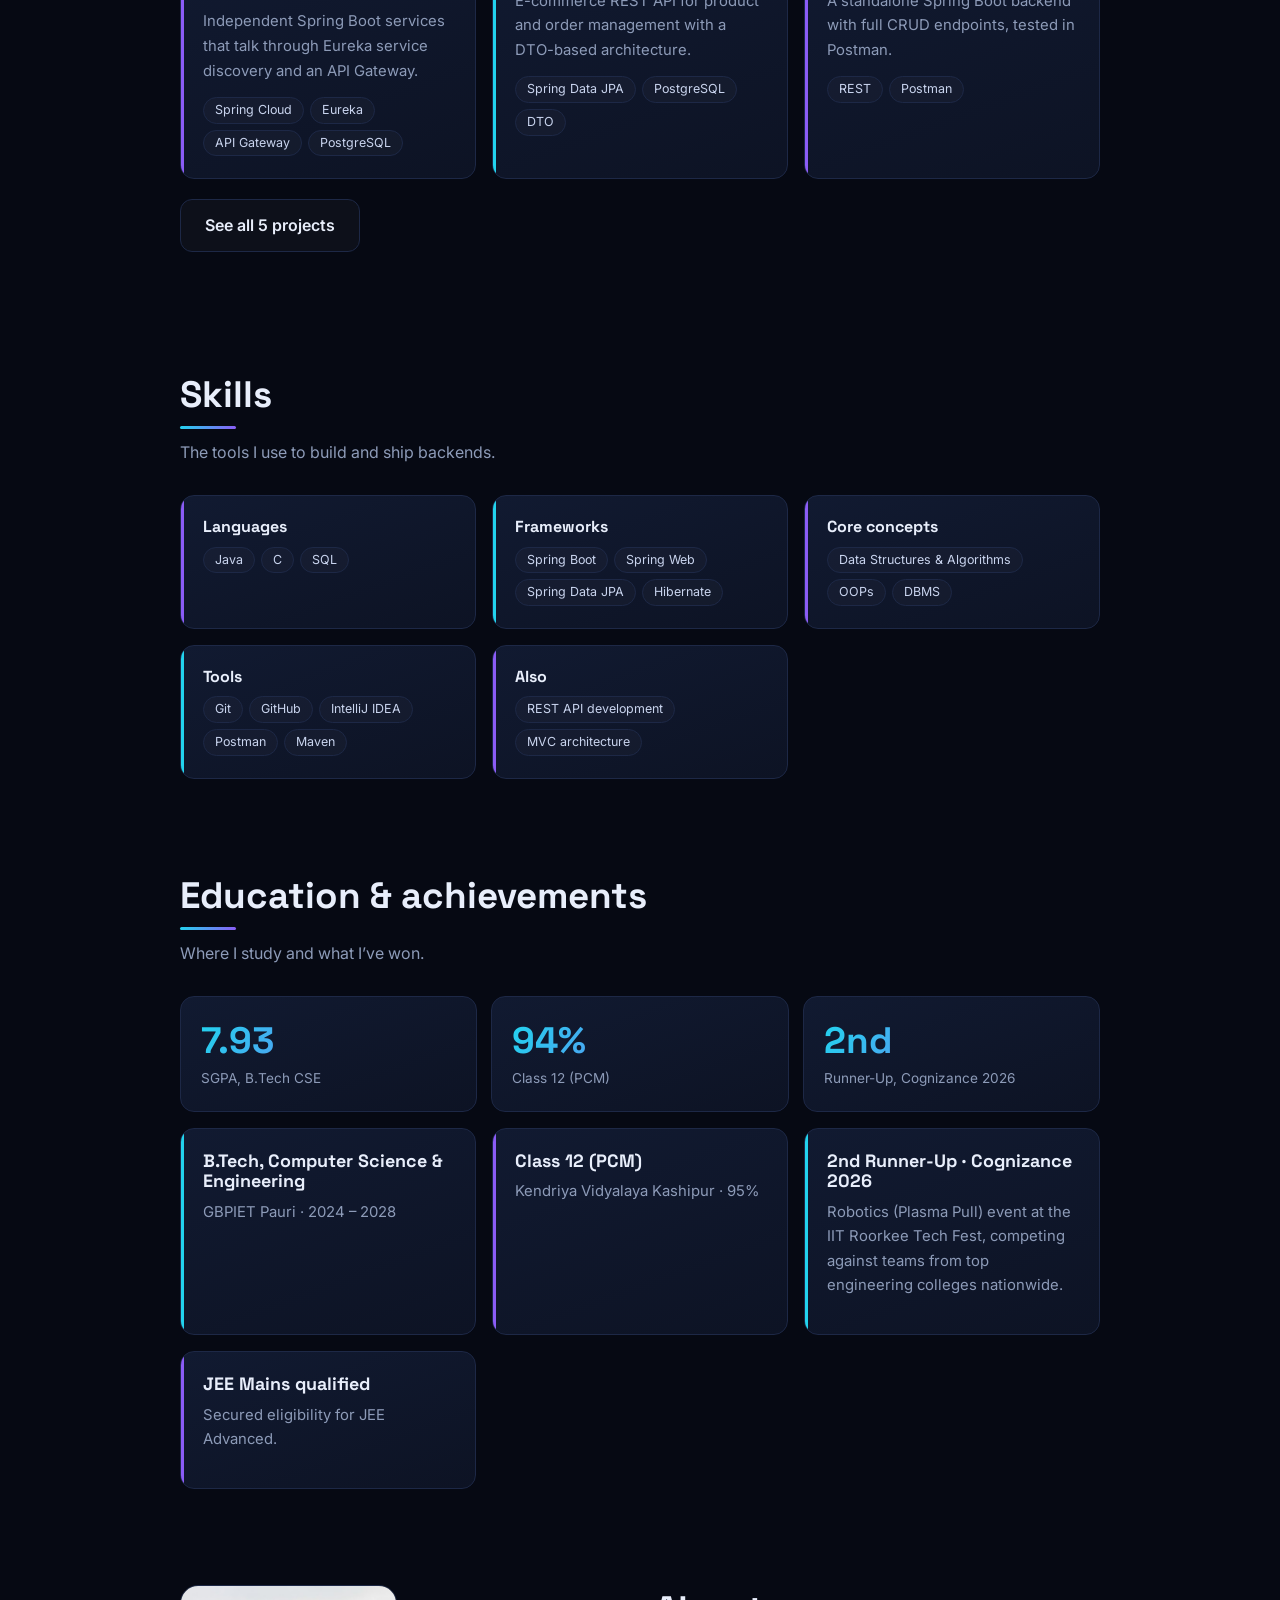
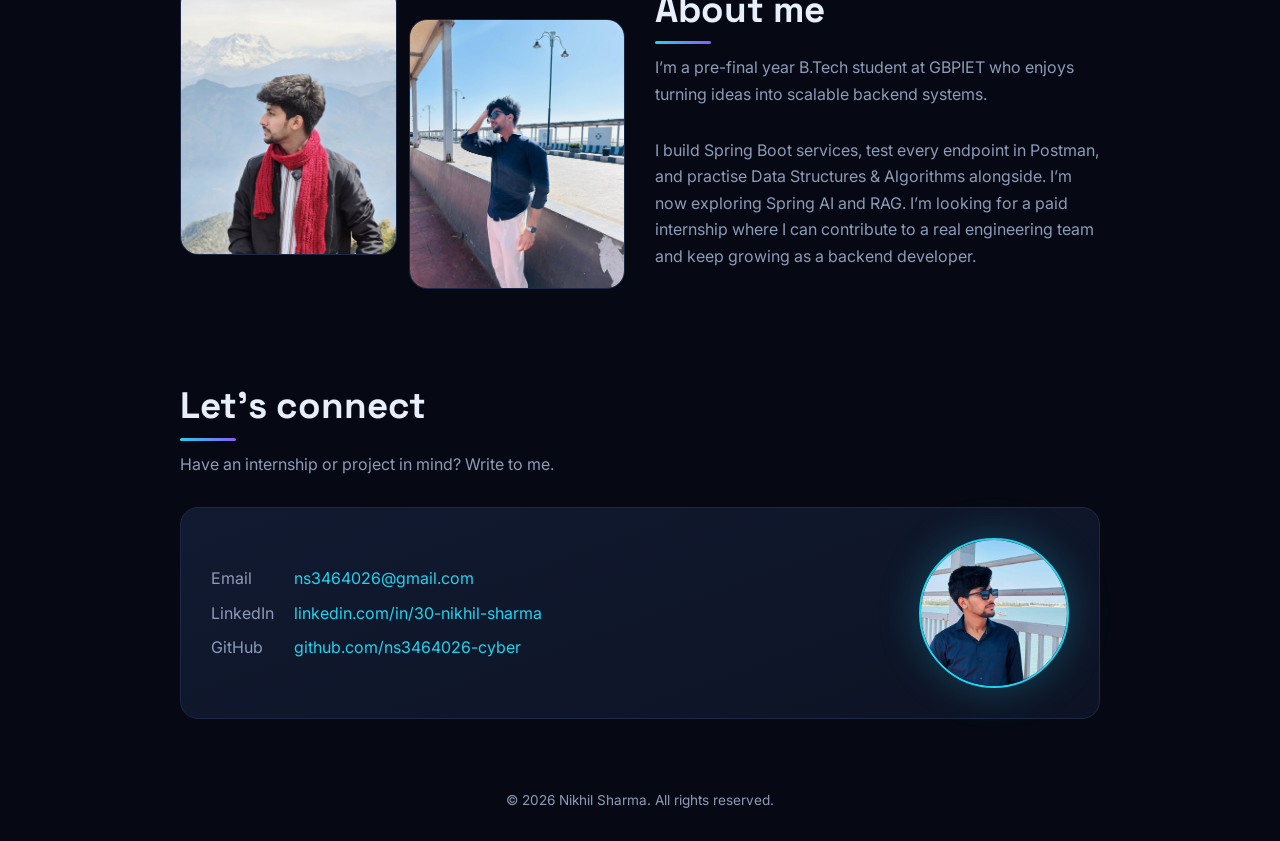
==== commit c36291ce: "email updated-1" ====
--- a/index.html
+++ b/index.html
@@ -86,7 +86,7 @@
 <p class="sub">Have an internship or project in mind? Write to me.</p>
 <div class="contact">
 <dl>
-<dt>Email</dt><dd><a href="mailto:ns3464026@gmail.com">ns3464028@gmail.com</a></dd>
+<dt>Email</dt><dd><a href="mailto:ns3464026@gmail.com">ns3464026@gmail.com</a></dd>
 <dt>LinkedIn</dt><dd><a href="https://www.linkedin.com/in/30-nikhil-sharma" target="_blank" rel="noopener">linkedin.com/in/30-nikhil-sharma</a></dd>
 <dt>GitHub</dt><dd><a href="https://github.com/ns3464026-cyber" target="_blank" rel="noopener">github.com/ns3464026-cyber</a></dd>
 </dl>
